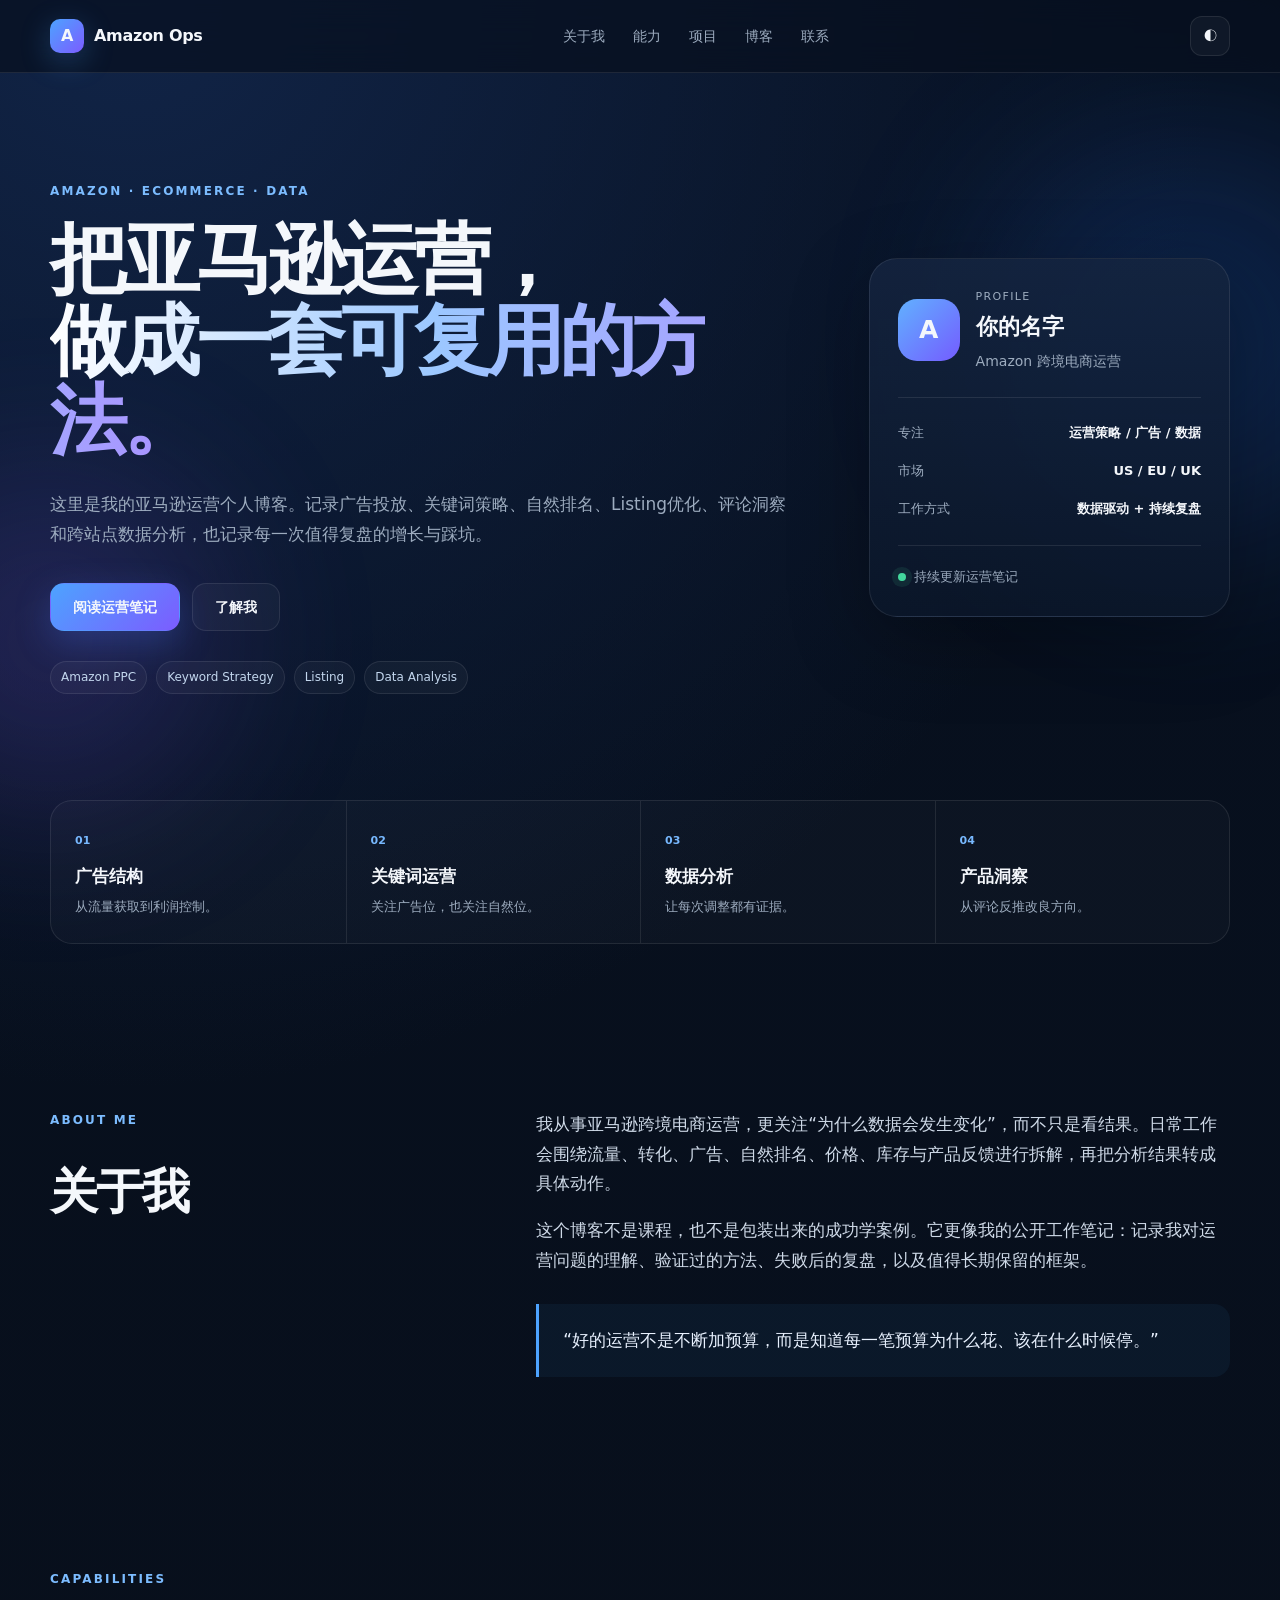
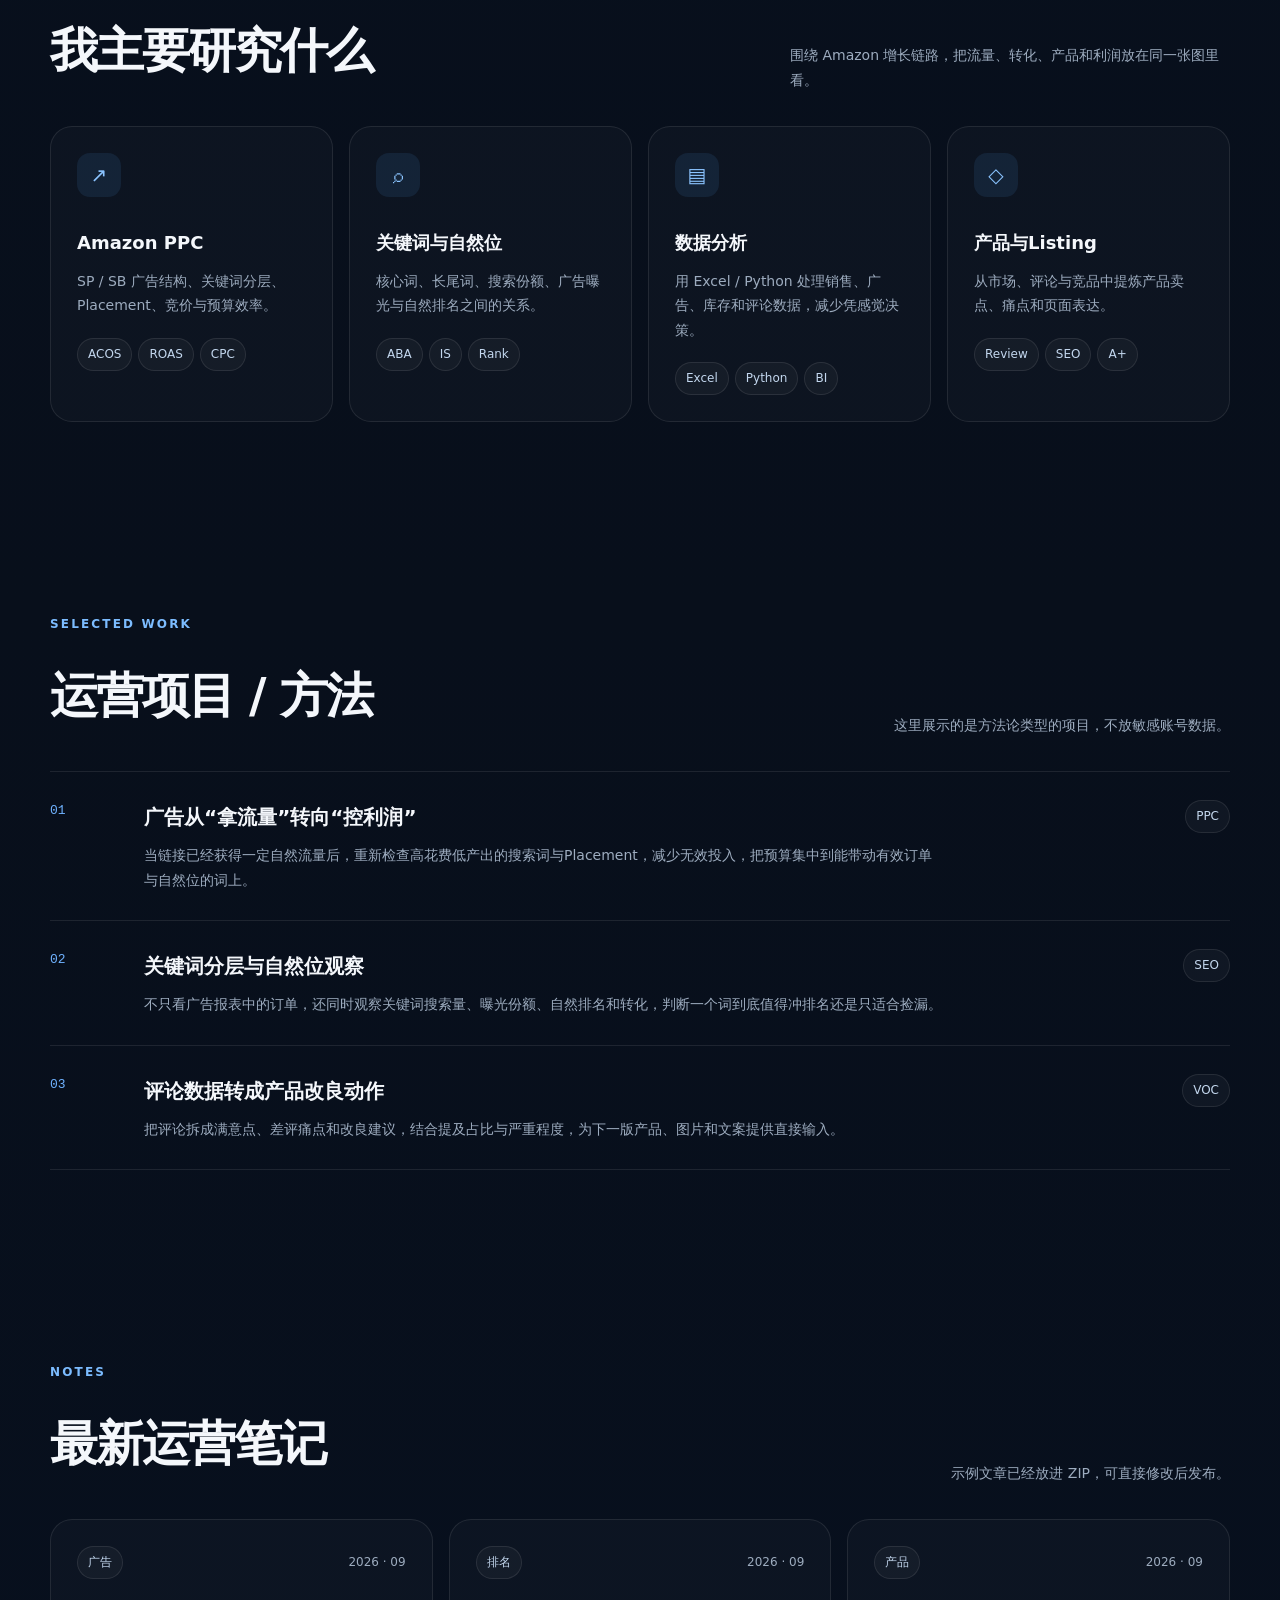
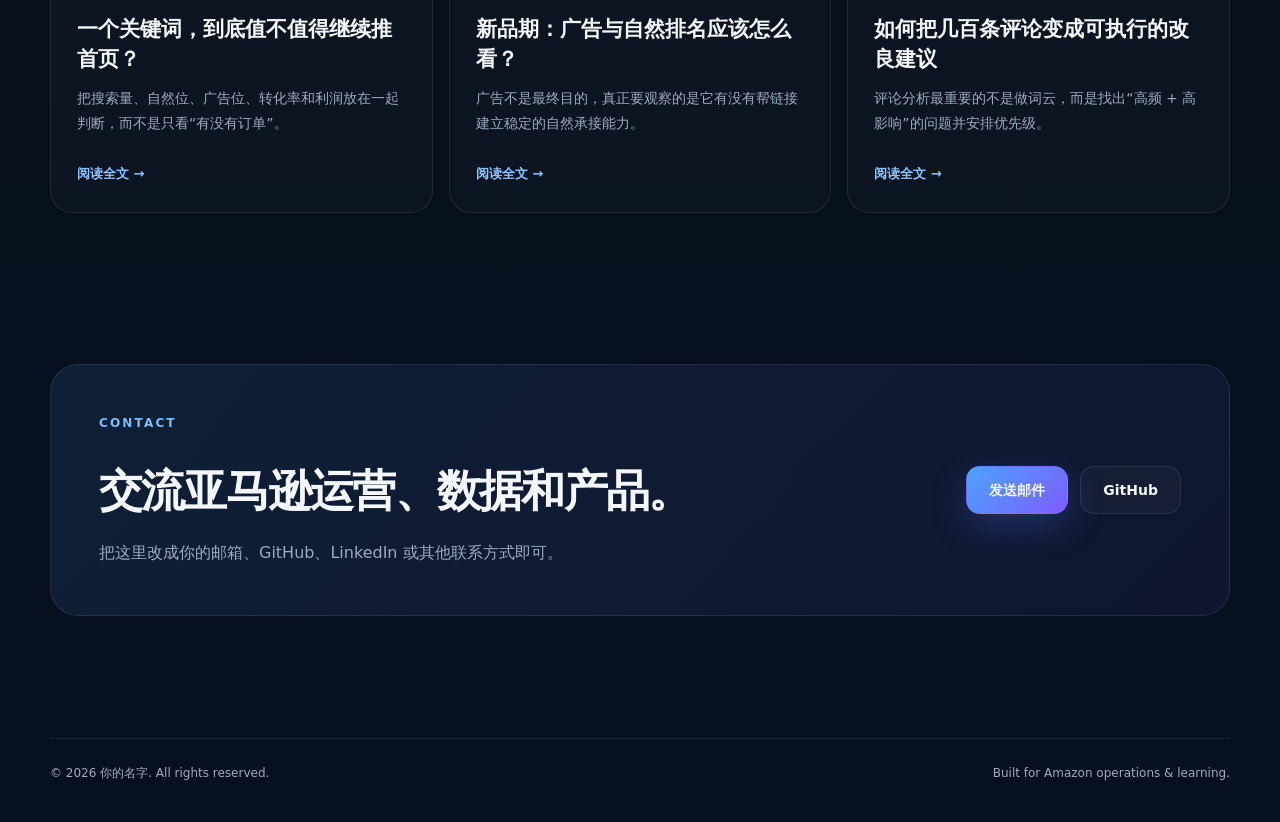
==== index.html @ e54a256f "Add files via upload" ====
<!DOCTYPE html>
<html lang="zh-CN">
<head>
  <meta charset="UTF-8" />
  <meta name="viewport" content="width=device-width, initial-scale=1.0" />
  <meta name="description" content="亚马逊跨境电商运营个人博客，记录广告投放、关键词运营、Listing优化、数据分析和产品洞察。" />
  <meta name="keywords" content="Amazon, 亚马逊运营, 跨境电商, 广告优化, PPC, Listing, 数据分析" />
  <meta name="author" content="Amazon Operator" />
  <meta property="og:title" content="Amazon Ops Blog | 亚马逊运营个人博客" />
  <meta property="og:description" content="记录亚马逊运营中的方法、数据和复盘。" />
  <meta property="og:type" content="website" />
  <meta name="theme-color" content="#0b1020" />
  <link rel="icon" href="assets/favicon.svg" type="image/svg+xml" />
  <link rel="stylesheet" href="styles.css" />
  <title>Amazon Ops Blog | 亚马逊运营个人博客</title>
</head>
<body>
  <div class="bg-orb orb-a"></div>
  <div class="bg-orb orb-b"></div>

  <header class="site-header">
    <div class="container nav-wrap">
      <a class="brand" href="#top" aria-label="返回首页">
        <span class="brand-mark">A</span>
        <span class="brand-text">Amazon Ops</span>
      </a>
      <nav class="nav" id="nav">
        <a href="#about">关于我</a>
        <a href="#skills">能力</a>
        <a href="#projects">项目</a>
        <a href="#blog">博客</a>
        <a href="#contact">联系</a>
      </nav>
      <div class="nav-actions">
        <button class="icon-btn" id="themeToggle" aria-label="切换深浅色">◐</button>
        <button class="menu-btn" id="menuBtn" aria-label="打开菜单">☰</button>
      </div>
    </div>
  </header>

  <main id="top">
    <section class="hero section">
      <div class="container hero-grid">
        <div class="hero-copy reveal">
          <div class="eyebrow">AMAZON · ECOMMERCE · DATA</div>
          <h1>把亚马逊运营，<br><span>做成一套可复用的方法。</span></h1>
          <p class="hero-desc">这里是我的亚马逊运营个人博客。记录广告投放、关键词策略、自然排名、Listing优化、评论洞察和跨站点数据分析，也记录每一次值得复盘的增长与踩坑。</p>
          <div class="hero-actions">
            <a class="btn btn-primary" href="#blog">阅读运营笔记</a>
            <a class="btn btn-ghost" href="#about">了解我</a>
          </div>
          <div class="hero-tags">
            <span>Amazon PPC</span><span>Keyword Strategy</span><span>Listing</span><span>Data Analysis</span>
          </div>
        </div>

        <aside class="profile-card reveal delay-1">
          <div class="profile-top">
            <div class="avatar">A</div>
            <div>
              <div class="muted small">PROFILE</div>
              <h2 id="profileName">你的名字</h2>
              <p id="profileRole">Amazon 跨境电商运营</p>
            </div>
          </div>
          <div class="profile-line"></div>
          <div class="profile-list">
            <div><span>专注</span><strong>运营策略 / 广告 / 数据</strong></div>
            <div><span>市场</span><strong>US / EU / UK</strong></div>
            <div><span>工作方式</span><strong>数据驱动 + 持续复盘</strong></div>
          </div>
          <div class="status"><i></i>持续更新运营笔记</div>
        </aside>
      </div>
    </section>

    <section class="section compact">
      <div class="container stat-grid reveal">
        <div class="stat-card"><span class="stat-num">01</span><strong>广告结构</strong><p>从流量获取到利润控制。</p></div>
        <div class="stat-card"><span class="stat-num">02</span><strong>关键词运营</strong><p>关注广告位，也关注自然位。</p></div>
        <div class="stat-card"><span class="stat-num">03</span><strong>数据分析</strong><p>让每次调整都有证据。</p></div>
        <div class="stat-card"><span class="stat-num">04</span><strong>产品洞察</strong><p>从评论反推改良方向。</p></div>
      </div>
    </section>

    <section class="section" id="about">
      <div class="container two-col">
        <div class="section-head reveal">
          <div class="eyebrow">ABOUT ME</div>
          <h2>关于我</h2>
        </div>
        <div class="about-copy reveal delay-1">
          <p>我从事亚马逊跨境电商运营，更关注“为什么数据会发生变化”，而不只是看结果。日常工作会围绕流量、转化、广告、自然排名、价格、库存与产品反馈进行拆解，再把分析结果转成具体动作。</p>
          <p>这个博客不是课程，也不是包装出来的成功学案例。它更像我的公开工作笔记：记录我对运营问题的理解、验证过的方法、失败后的复盘，以及值得长期保留的框架。</p>
          <div class="quote">“好的运营不是不断加预算，而是知道每一笔预算为什么花、该在什么时候停。”</div>
        </div>
      </div>
    </section>

    <section class="section" id="skills">
      <div class="container">
        <div class="section-head inline-head reveal">
          <div><div class="eyebrow">CAPABILITIES</div><h2>我主要研究什么</h2></div>
          <p>围绕 Amazon 增长链路，把流量、转化、产品和利润放在同一张图里看。</p>
        </div>
        <div class="card-grid four">
          <article class="info-card reveal"><div class="card-icon">↗</div><h3>Amazon PPC</h3><p>SP / SB 广告结构、关键词分层、Placement、竞价与预算效率。</p><div class="mini-tags"><span>ACOS</span><span>ROAS</span><span>CPC</span></div></article>
          <article class="info-card reveal delay-1"><div class="card-icon">⌕</div><h3>关键词与自然位</h3><p>核心词、长尾词、搜索份额、广告曝光与自然排名之间的关系。</p><div class="mini-tags"><span>ABA</span><span>IS</span><span>Rank</span></div></article>
          <article class="info-card reveal delay-2"><div class="card-icon">▤</div><h3>数据分析</h3><p>用 Excel / Python 处理销售、广告、库存和评论数据，减少凭感觉决策。</p><div class="mini-tags"><span>Excel</span><span>Python</span><span>BI</span></div></article>
          <article class="info-card reveal delay-3"><div class="card-icon">◇</div><h3>产品与Listing</h3><p>从市场、评论与竞品中提炼产品卖点、痛点和页面表达。</p><div class="mini-tags"><span>Review</span><span>SEO</span><span>A+</span></div></article>
        </div>
      </div>
    </section>

    <section class="section" id="projects">
      <div class="container">
        <div class="section-head inline-head reveal">
          <div><div class="eyebrow">SELECTED WORK</div><h2>运营项目 / 方法</h2></div>
          <p>这里展示的是方法论类型的项目，不放敏感账号数据。</p>
        </div>
        <div class="project-list">
          <article class="project reveal"><div class="project-index">01</div><div><h3>广告从“拿流量”转向“控利润”</h3><p>当链接已经获得一定自然流量后，重新检查高花费低产出的搜索词与Placement，减少无效投入，把预算集中到能带动有效订单与自然位的词上。</p></div><span class="project-tag">PPC</span></article>
          <article class="project reveal delay-1"><div class="project-index">02</div><div><h3>关键词分层与自然位观察</h3><p>不只看广告报表中的订单，还同时观察关键词搜索量、曝光份额、自然排名和转化，判断一个词到底值得冲排名还是只适合捡漏。</p></div><span class="project-tag">SEO</span></article>
          <article class="project reveal delay-2"><div class="project-index">03</div><div><h3>评论数据转成产品改良动作</h3><p>把评论拆成满意点、差评痛点和改良建议，结合提及占比与严重程度，为下一版产品、图片和文案提供直接输入。</p></div><span class="project-tag">VOC</span></article>
        </div>
      </div>
    </section>

    <section class="section" id="blog">
      <div class="container">
        <div class="section-head inline-head reveal">
          <div><div class="eyebrow">NOTES</div><h2>最新运营笔记</h2></div>
          <p>示例文章已经放进 ZIP，可直接修改后发布。</p>
        </div>
        <div class="blog-grid">
          <a class="post-card reveal" href="posts/keyword-value.html"><div class="post-meta"><span>广告</span><time>2026 · 09</time></div><h3>一个关键词，到底值不值得继续推首页？</h3><p>把搜索量、自然位、广告位、转化率和利润放在一起判断，而不是只看“有没有订单”。</p><div class="read-more">阅读全文 →</div></a>
          <a class="post-card reveal delay-1" href="posts/natural-rank.html"><div class="post-meta"><span>排名</span><time>2026 · 09</time></div><h3>新品期：广告与自然排名应该怎么看？</h3><p>广告不是最终目的，真正要观察的是它有没有帮链接建立稳定的自然承接能力。</p><div class="read-more">阅读全文 →</div></a>
          <a class="post-card reveal delay-2" href="posts/review-insight.html"><div class="post-meta"><span>产品</span><time>2026 · 09</time></div><h3>如何把几百条评论变成可执行的改良建议</h3><p>评论分析最重要的不是做词云，而是找出“高频 + 高影响”的问题并安排优先级。</p><div class="read-more">阅读全文 →</div></a>
        </div>
      </div>
    </section>

    <section class="section contact-section" id="contact">
      <div class="container contact-box reveal">
        <div><div class="eyebrow">CONTACT</div><h2>交流亚马逊运营、数据和产品。</h2><p>把这里改成你的邮箱、GitHub、LinkedIn 或其他联系方式即可。</p></div>
        <div class="contact-actions"><a class="btn btn-primary" id="emailLink" href="mailto:your-email@example.com">发送邮件</a><a class="btn btn-ghost" id="githubLink" href="https://github.com/" target="_blank" rel="noreferrer">GitHub</a></div>
      </div>
    </section>
  </main>

  <footer>
    <div class="container footer-wrap"><span>© <span id="year"></span> <span id="footerName">Your Name</span>. All rights reserved.</span><span>Built for Amazon operations & learning.</span></div>
  </footer>

  <script src="site-config.js"></script>
  <script src="script.js"></script>
</body>
</html>
---- styles.css ----
:root{--bg:#07101f;--bg2:#0b1528;--panel:rgba(15,27,49,.75);--panel-solid:#101c31;--text:#f4f7fb;--muted:#9dacbf;--line:rgba(255,255,255,.09);--accent:#4da3ff;--accent2:#7c5cff;--shadow:0 24px 80px rgba(0,0,0,.28);--radius:22px;--max:1180px}
*{box-sizing:border-box}html{scroll-behavior:smooth}body{margin:0;font-family:Inter,"PingFang SC","Microsoft YaHei",system-ui,-apple-system,sans-serif;background:radial-gradient(circle at 10% 0%,#112447 0,transparent 26%),linear-gradient(180deg,var(--bg),#080f1b 55%,#07101f);color:var(--text);line-height:1.75;overflow-x:hidden}a{color:inherit;text-decoration:none}.container{width:min(var(--max),calc(100% - 40px));margin:auto}.section{padding:96px 0}.compact{padding-top:10px;padding-bottom:70px}.bg-orb{position:fixed;border-radius:50%;filter:blur(90px);opacity:.18;pointer-events:none;z-index:-1}.orb-a{width:420px;height:420px;background:#2979ff;right:-120px;top:130px}.orb-b{width:340px;height:340px;background:#8a5cff;left:-120px;bottom:10%}.site-header{position:sticky;top:0;z-index:50;background:rgba(7,16,31,.72);backdrop-filter:blur(16px);border-bottom:1px solid var(--line)}.nav-wrap{height:72px;display:flex;align-items:center;justify-content:space-between}.brand{display:flex;align-items:center;gap:10px;font-weight:800;letter-spacing:-.02em}.brand-mark{display:grid;place-items:center;width:34px;height:34px;border-radius:10px;background:linear-gradient(135deg,var(--accent),var(--accent2));box-shadow:0 8px 30px rgba(77,163,255,.28)}.nav{display:flex;gap:28px}.nav a{font-size:14px;color:var(--muted);transition:.2s}.nav a:hover{color:var(--text)}.nav-actions{display:flex;gap:8px}.icon-btn,.menu-btn{width:40px;height:40px;border:1px solid var(--line);border-radius:12px;color:var(--text);background:rgba(255,255,255,.04);cursor:pointer}.menu-btn{display:none}.hero{padding-top:108px}.hero-grid{display:grid;grid-template-columns:1.45fr .7fr;gap:70px;align-items:center}.eyebrow{font-size:12px;font-weight:800;letter-spacing:.18em;color:#7cbcff;margin-bottom:18px}.hero h1{font-size:clamp(46px,6vw,78px);line-height:1.05;letter-spacing:-.055em;margin:0 0 28px}.hero h1 span{background:linear-gradient(90deg,#fff 0%,#9cc8ff 48%,#a990ff 100%);-webkit-background-clip:text;background-clip:text;color:transparent}.hero-desc{max-width:760px;font-size:17px;color:var(--muted);margin:0 0 34px}.hero-actions,.contact-actions{display:flex;gap:12px;flex-wrap:wrap}.btn{display:inline-flex;align-items:center;justify-content:center;min-height:48px;padding:0 22px;border-radius:14px;font-weight:700;font-size:14px;border:1px solid transparent;transition:.2s}.btn:hover{transform:translateY(-2px)}.btn-primary{background:linear-gradient(135deg,var(--accent),var(--accent2));box-shadow:0 12px 35px rgba(76,123,255,.26)}.btn-ghost{border-color:var(--line);background:rgba(255,255,255,.03)}.hero-tags{display:flex;gap:9px;flex-wrap:wrap;margin-top:30px}.hero-tags span,.mini-tags span,.project-tag,.post-meta span{font-size:12px;color:#c3d7ee;border:1px solid var(--line);background:rgba(255,255,255,.035);padding:5px 10px;border-radius:999px}.profile-card{padding:28px;border:1px solid var(--line);background:linear-gradient(180deg,rgba(20,36,63,.88),rgba(11,23,42,.82));border-radius:28px;box-shadow:var(--shadow)}.profile-top{display:flex;align-items:center;gap:16px}.avatar{width:62px;height:62px;border-radius:19px;display:grid;place-items:center;font-size:25px;font-weight:900;background:linear-gradient(135deg,#61b1ff,#745cff)}.profile-top h2{font-size:22px;margin:2px 0 0}.profile-top p{margin:2px 0 0;color:var(--muted);font-size:14px}.muted{color:var(--muted)}.small{font-size:11px;letter-spacing:.12em}.profile-line{height:1px;background:var(--line);margin:24px 0}.profile-list{display:grid;gap:15px}.profile-list div{display:flex;justify-content:space-between;gap:20px;font-size:13px}.profile-list span{color:var(--muted)}.profile-list strong{text-align:right;font-weight:650}.status{margin-top:24px;padding-top:20px;border-top:1px solid var(--line);font-size:13px;color:var(--muted)}.status i{display:inline-block;width:8px;height:8px;border-radius:50%;background:#43d89d;margin-right:8px;box-shadow:0 0 0 6px rgba(67,216,157,.10)}.stat-grid{display:grid;grid-template-columns:repeat(4,1fr);border:1px solid var(--line);border-radius:22px;overflow:hidden;background:rgba(255,255,255,.025)}.stat-card{padding:24px}.stat-card+.stat-card{border-left:1px solid var(--line)}.stat-num{font-size:11px;color:#78b9ff;font-weight:800}.stat-card strong{display:block;font-size:17px;margin:9px 0 4px}.stat-card p{margin:0;color:var(--muted);font-size:13px}.two-col{display:grid;grid-template-columns:.75fr 1.25fr;gap:70px}.section-head h2{font-size:clamp(32px,4vw,48px);margin:0;letter-spacing:-.04em}.about-copy{font-size:17px;color:#cfdae8}.about-copy p{margin-top:0}.quote{margin-top:28px;padding:22px 24px;border-left:3px solid var(--accent);background:rgba(77,163,255,.06);border-radius:0 16px 16px 0;color:#e9f2ff}.inline-head{display:flex;align-items:end;justify-content:space-between;gap:30px;margin-bottom:34px}.inline-head p{margin:0;max-width:440px;color:var(--muted);font-size:14px}.card-grid{display:grid;gap:16px}.card-grid.four{grid-template-columns:repeat(4,1fr)}.info-card,.post-card{border:1px solid var(--line);background:rgba(255,255,255,.025);border-radius:var(--radius);transition:.25s}.info-card{padding:26px}.info-card:hover,.post-card:hover{transform:translateY(-4px);border-color:rgba(111,177,255,.35);background:rgba(255,255,255,.045)}.card-icon{width:44px;height:44px;display:grid;place-items:center;border-radius:13px;background:rgba(77,163,255,.10);color:#8bc4ff;font-size:20px;margin-bottom:30px}.info-card h3{margin:0 0 10px;font-size:18px}.info-card p{color:var(--muted);font-size:14px;margin:0 0 20px}.mini-tags{display:flex;gap:6px;flex-wrap:wrap}.project-list{border-top:1px solid var(--line)}.project{display:grid;grid-template-columns:70px 1fr auto;gap:24px;align-items:start;padding:28px 0;border-bottom:1px solid var(--line)}.project-index{color:#6fb2ff;font-family:ui-monospace,monospace;font-size:13px}.project h3{margin:0 0 8px;font-size:20px}.project p{margin:0;color:var(--muted);max-width:800px;font-size:14px}.blog-grid{display:grid;grid-template-columns:repeat(3,1fr);gap:16px}.post-card{padding:26px;display:flex;flex-direction:column;min-height:280px}.post-meta{display:flex;align-items:center;justify-content:space-between;margin-bottom:36px}.post-meta time{font-size:12px;color:var(--muted)}.post-card h3{font-size:21px;line-height:1.4;margin:0 0 12px}.post-card p{font-size:14px;color:var(--muted);margin:0 0 28px}.read-more{margin-top:auto;font-size:13px;font-weight:800;color:#8cc5ff}.contact-section{padding-top:55px}.contact-box{display:flex;align-items:center;justify-content:space-between;gap:35px;padding:48px;border:1px solid var(--line);border-radius:28px;background:linear-gradient(135deg,rgba(77,163,255,.11),rgba(124,92,255,.08))}.contact-box h2{margin:0 0 10px;font-size:clamp(28px,4vw,44px);letter-spacing:-.04em}.contact-box p{margin:0;color:var(--muted)}footer{padding:26px 0 38px;color:var(--muted);font-size:12px}.footer-wrap{display:flex;justify-content:space-between;gap:20px;border-top:1px solid var(--line);padding-top:24px}.reveal{opacity:0;transform:translateY(16px);transition:opacity .65s ease,transform .65s ease}.reveal.visible{opacity:1;transform:none}.delay-1{transition-delay:.08s}.delay-2{transition-delay:.16s}.delay-3{transition-delay:.24s}
body.light{--bg:#f5f8fc;--bg2:#fff;--panel:#fff;--panel-solid:#fff;--text:#0c1424;--muted:#607087;--line:rgba(15,35,65,.10);--shadow:0 24px 70px rgba(53,78,115,.12);background:linear-gradient(180deg,#f7faff,#eef4fb)}body.light .site-header{background:rgba(247,250,255,.82)}body.light .profile-card{background:rgba(255,255,255,.82)}body.light .hero h1 span{background:linear-gradient(90deg,#0c1424,#2f6fae,#6745d4);-webkit-background-clip:text;background-clip:text;color:transparent}body.light .hero-tags span,body.light .mini-tags span,body.light .project-tag,body.light .post-meta span{color:#45617f}
@media(max-width:960px){.hero-grid{grid-template-columns:1fr}.profile-card{max-width:620px}.card-grid.four{grid-template-columns:repeat(2,1fr)}.blog-grid{grid-template-columns:1fr 1fr}.stat-grid{grid-template-columns:1fr 1fr}.stat-card:nth-child(3){border-left:0}.stat-card:nth-child(n+3){border-top:1px solid var(--line)}.two-col{grid-template-columns:1fr;gap:28px}.inline-head{align-items:flex-start;flex-direction:column}.nav{position:absolute;display:none;flex-direction:column;top:72px;left:20px;right:20px;background:var(--panel-solid);padding:18px;border:1px solid var(--line);border-radius:16px;box-shadow:var(--shadow)}.nav.open{display:flex}.menu-btn{display:block}}
@media(max-width:640px){.container{width:min(100% - 28px,var(--max))}.section{padding:72px 0}.hero{padding-top:72px}.hero h1{font-size:43px}.hero-desc{font-size:15px}.profile-card{padding:22px}.stat-grid{grid-template-columns:1fr}.stat-card+.stat-card{border-left:0;border-top:1px solid var(--line)}.card-grid.four,.blog-grid{grid-template-columns:1fr}.project{grid-template-columns:44px 1fr}.project-tag{grid-column:2;width:max-content}.contact-box{padding:30px;align-items:flex-start;flex-direction:column}.footer-wrap{flex-direction:column}.brand-text{font-size:14px}}
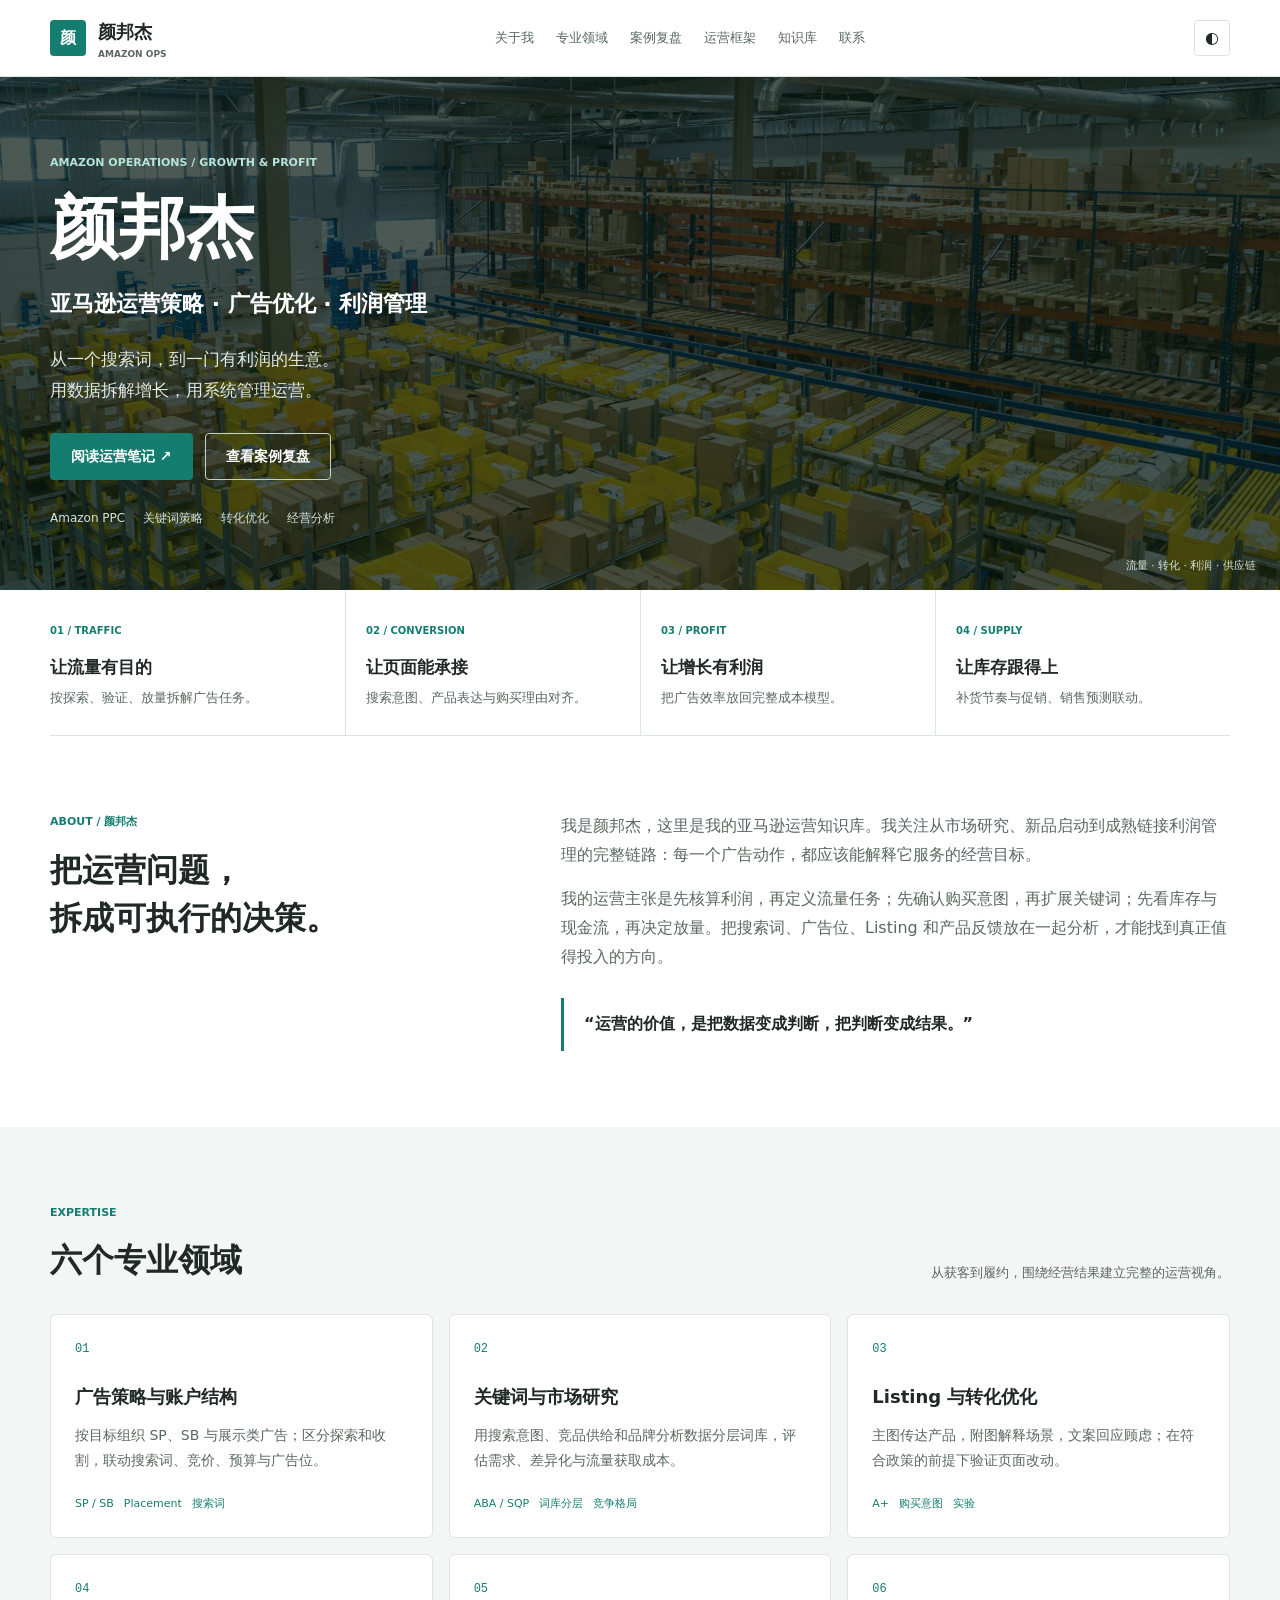
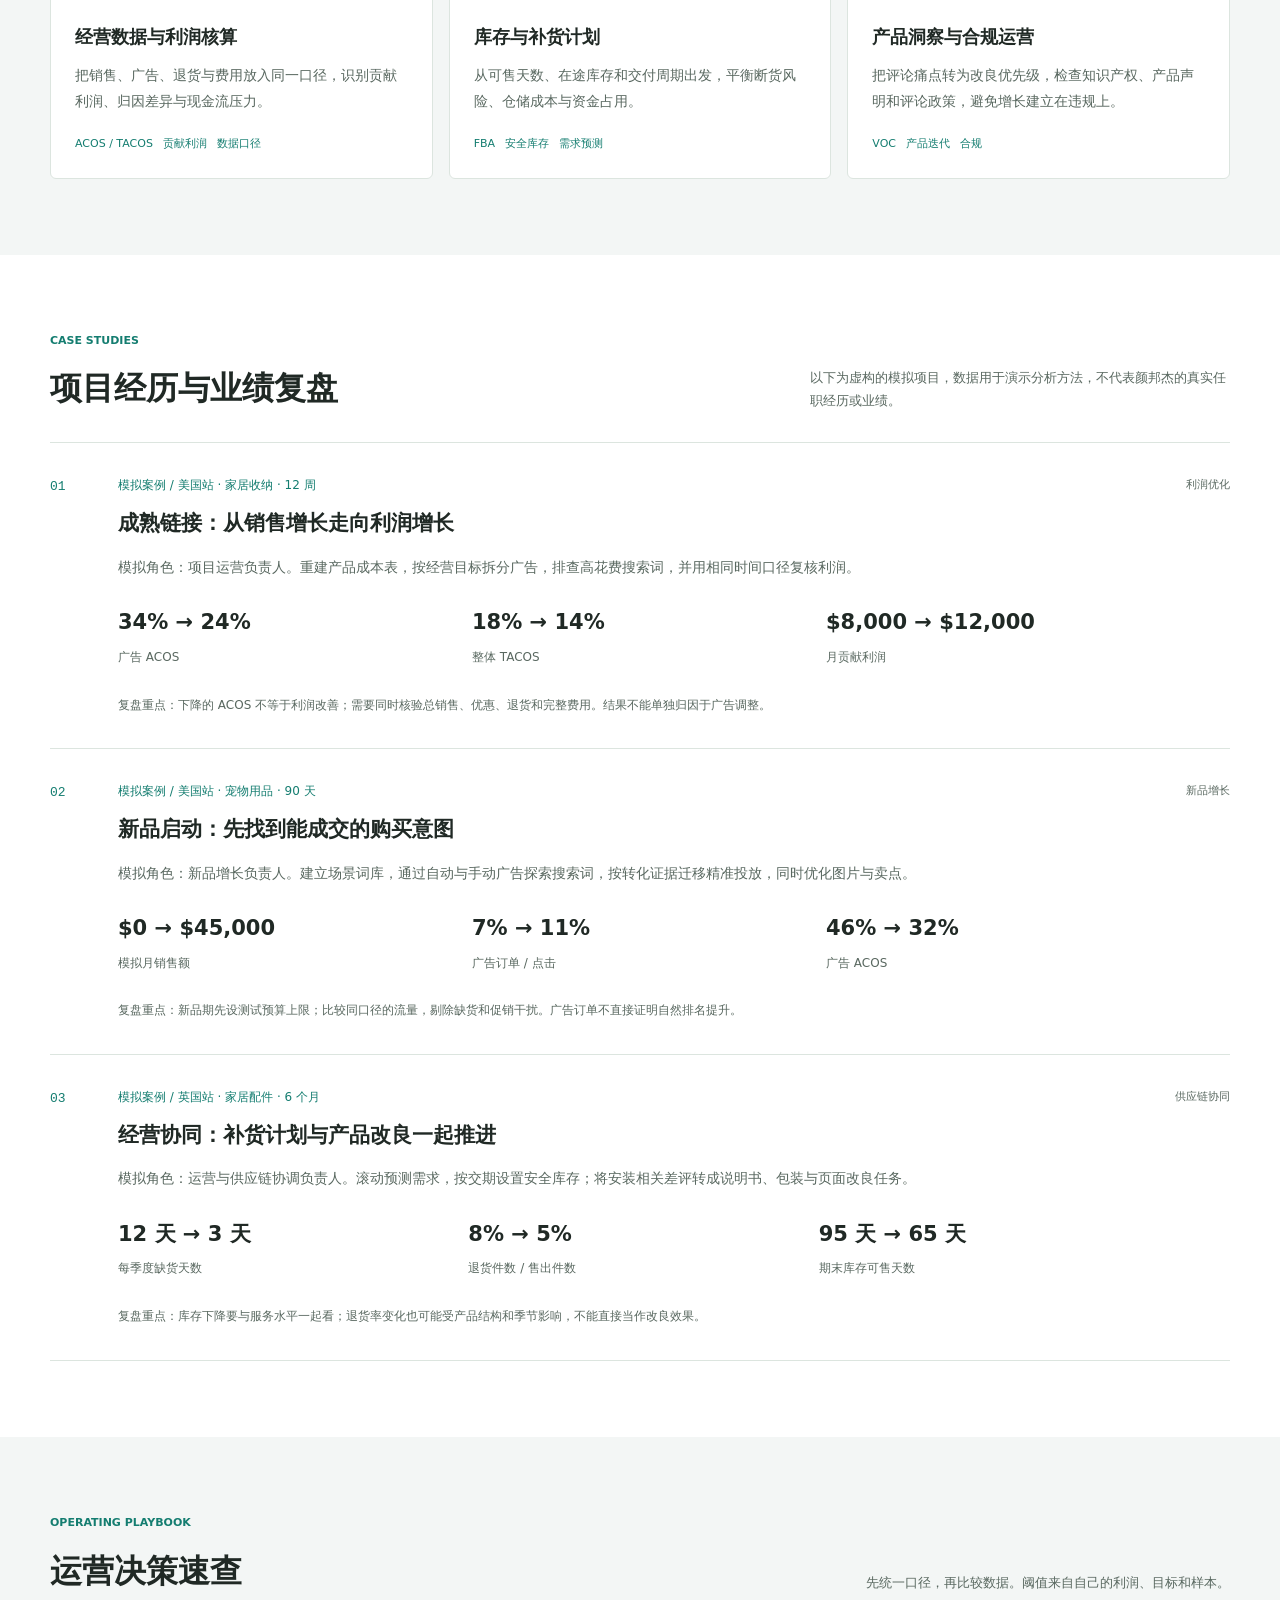
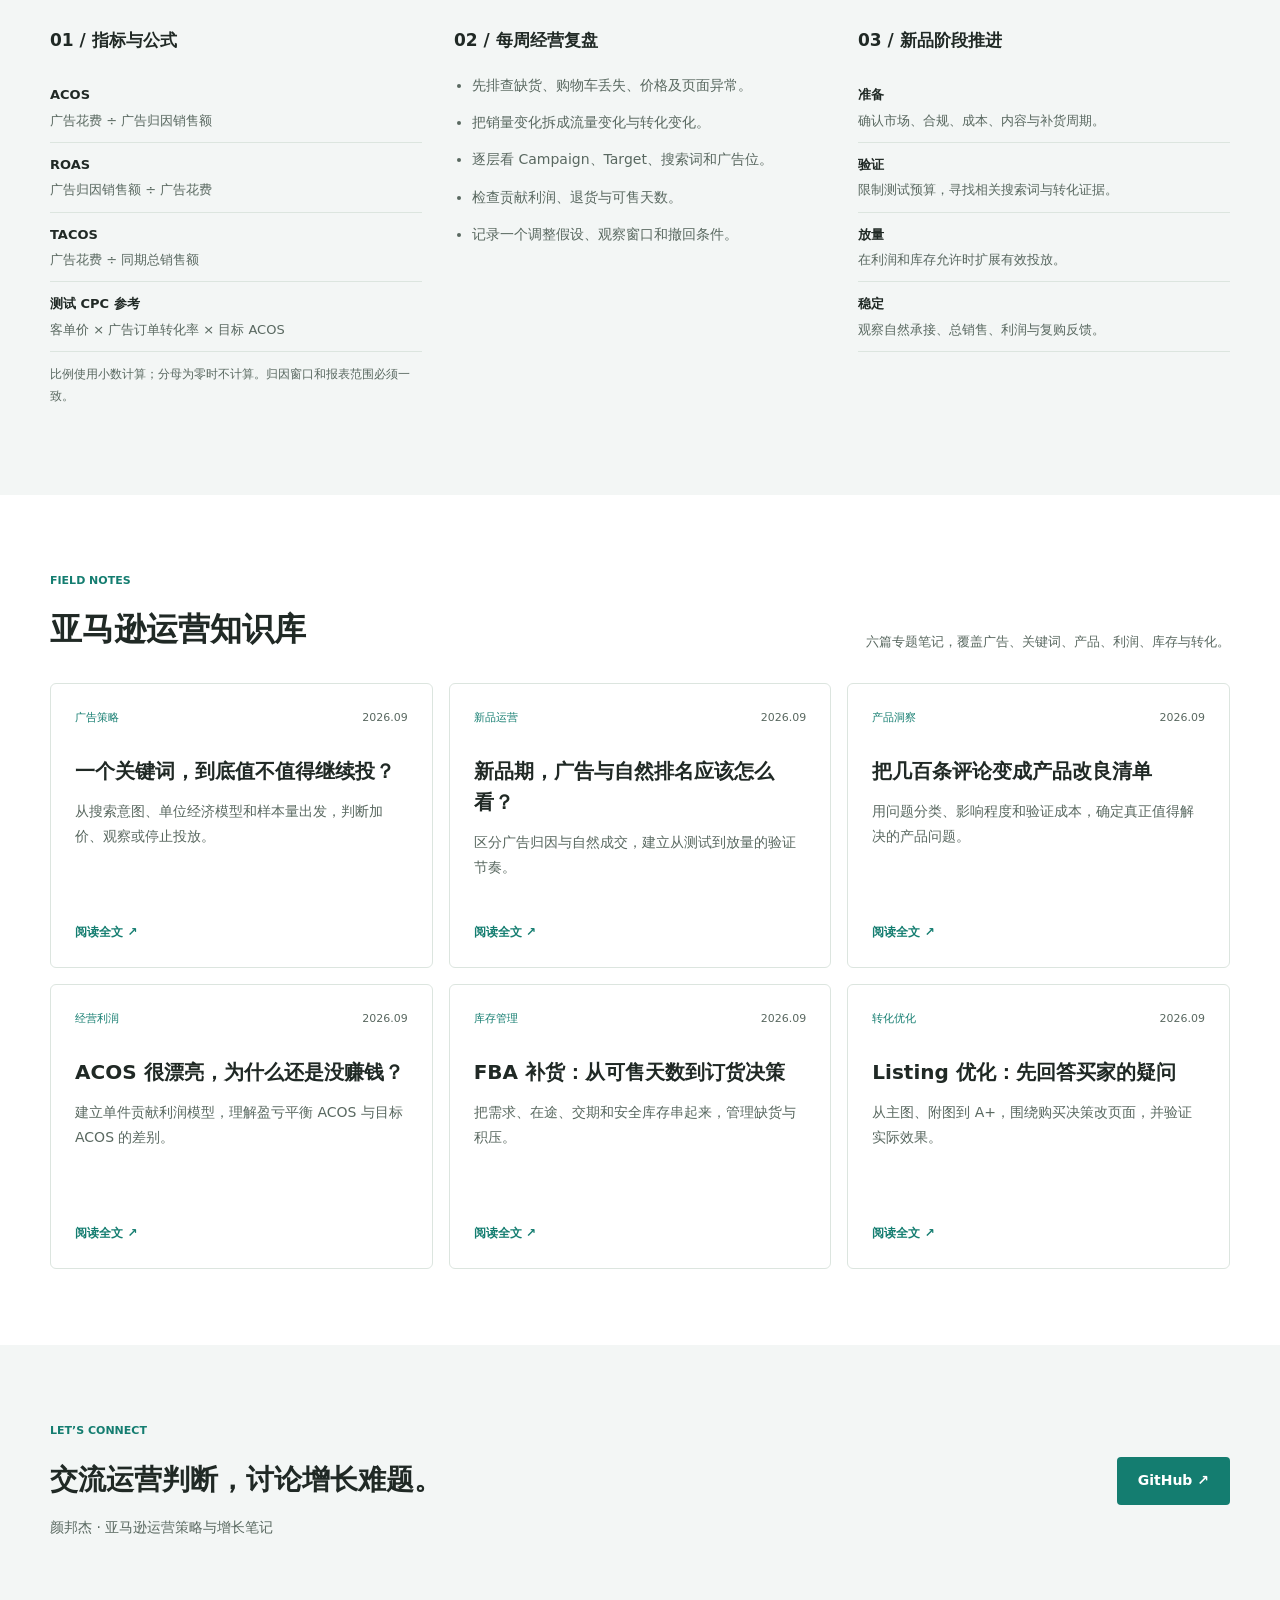
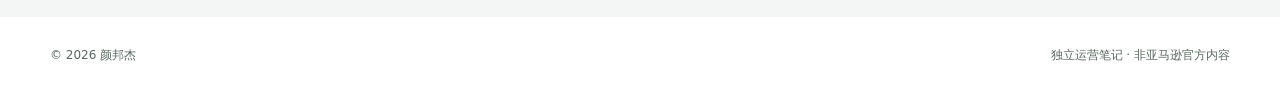
==== commit f05b601d: "Build Yan Bangjie Amazon operations knowledge blog" ====
--- a/index.html
+++ b/index.html
@@ -3,156 +3,111 @@
 <head>
   <meta charset="UTF-8" />
   <meta name="viewport" content="width=device-width, initial-scale=1.0" />
-  <meta name="description" content="亚马逊跨境电商运营个人博客，记录广告投放、关键词运营、Listing优化、数据分析和产品洞察。" />
-  <meta name="keywords" content="Amazon, 亚马逊运营, 跨境电商, 广告优化, PPC, Listing, 数据分析" />
-  <meta name="author" content="Amazon Operator" />
-  <meta property="og:title" content="Amazon Ops Blog | 亚马逊运营个人博客" />
-  <meta property="og:description" content="记录亚马逊运营中的方法、数据和复盘。" />
+  <meta name="description" content="颜邦杰的亚马逊运营知识库：广告策略、关键词研究、Listing优化、利润核算与库存管理，附模拟案例复盘。" />
+  <meta name="keywords" content="颜邦杰, 亚马逊运营, Amazon PPC, 跨境电商, Listing, ACOS, 库存管理" />
+  <meta name="author" content="颜邦杰" />
+  <meta property="og:title" content="颜邦杰 | 亚马逊运营策略与增长笔记" />
+  <meta property="og:description" content="从流量到利润，拆解亚马逊运营的每一个关键决策。" />
   <meta property="og:type" content="website" />
-  <meta name="theme-color" content="#0b1020" />
+  <meta name="theme-color" content="#147d70" />
   <link rel="icon" href="assets/favicon.svg" type="image/svg+xml" />
   <link rel="stylesheet" href="styles.css" />
-  <title>Amazon Ops Blog | 亚马逊运营个人博客</title>
+  <title>颜邦杰 | 亚马逊运营策略与增长笔记</title>
 </head>
 <body>
-  <div class="bg-orb orb-a"></div>
-  <div class="bg-orb orb-b"></div>
-
   <header class="site-header">
     <div class="container nav-wrap">
-      <a class="brand" href="#top" aria-label="返回首页">
-        <span class="brand-mark">A</span>
-        <span class="brand-text">Amazon Ops</span>
-      </a>
-      <nav class="nav" id="nav">
-        <a href="#about">关于我</a>
-        <a href="#skills">能力</a>
-        <a href="#projects">项目</a>
-        <a href="#blog">博客</a>
-        <a href="#contact">联系</a>
+      <a class="brand" href="#top" aria-label="颜邦杰，返回首页"><span class="brand-mark">颜</span><span class="brand-text">颜邦杰 <small>AMAZON OPS</small></span></a>
+      <nav class="nav" id="nav" aria-label="主导航">
+        <a href="#about">关于我</a><a href="#skills">专业领域</a><a href="#projects">案例复盘</a><a href="#knowledge">运营框架</a><a href="#blog">知识库</a><a href="#contact">联系</a>
       </nav>
       <div class="nav-actions">
-        <button class="icon-btn" id="themeToggle" aria-label="切换深浅色">◐</button>
-        <button class="menu-btn" id="menuBtn" aria-label="打开菜单">☰</button>
+        <button class="icon-btn" id="themeToggle" aria-label="切换深浅色" title="切换深浅色" aria-pressed="false">◐</button>
+        <button class="menu-btn" id="menuBtn" aria-label="打开菜单" title="导航菜单" aria-expanded="false" aria-controls="nav">☰</button>
       </div>
     </div>
   </header>
-
   <main id="top">
     <section class="hero section">
-      <div class="container hero-grid">
-        <div class="hero-copy reveal">
-          <div class="eyebrow">AMAZON · ECOMMERCE · DATA</div>
-          <h1>把亚马逊运营，<br><span>做成一套可复用的方法。</span></h1>
-          <p class="hero-desc">这里是我的亚马逊运营个人博客。记录广告投放、关键词策略、自然排名、Listing优化、评论洞察和跨站点数据分析，也记录每一次值得复盘的增长与踩坑。</p>
-          <div class="hero-actions">
-            <a class="btn btn-primary" href="#blog">阅读运营笔记</a>
-            <a class="btn btn-ghost" href="#about">了解我</a>
-          </div>
-          <div class="hero-tags">
-            <span>Amazon PPC</span><span>Keyword Strategy</span><span>Listing</span><span>Data Analysis</span>
-          </div>
-        </div>
-
-        <aside class="profile-card reveal delay-1">
-          <div class="profile-top">
-            <div class="avatar">A</div>
-            <div>
-              <div class="muted small">PROFILE</div>
-              <h2 id="profileName">你的名字</h2>
-              <p id="profileRole">Amazon 跨境电商运营</p>
-            </div>
-          </div>
-          <div class="profile-line"></div>
-          <div class="profile-list">
-            <div><span>专注</span><strong>运营策略 / 广告 / 数据</strong></div>
-            <div><span>市场</span><strong>US / EU / UK</strong></div>
-            <div><span>工作方式</span><strong>数据驱动 + 持续复盘</strong></div>
-          </div>
-          <div class="status"><i></i>持续更新运营笔记</div>
-        </aside>
+      <div class="container hero-copy">
+        <div class="eyebrow">AMAZON OPERATIONS / GROWTH &amp; PROFIT</div>
+        <h1 id="profileName">颜邦杰</h1>
+        <p class="hero-subtitle" id="profileRole">亚马逊运营策略 · 广告优化 · 利润管理</p>
+        <p class="hero-desc">从一个搜索词，到一门有利润的生意。<br>用数据拆解增长，用系统管理运营。</p>
+        <div class="hero-actions"><a class="btn btn-primary" href="#blog">阅读运营笔记 ↗</a><a class="btn btn-ghost" href="#projects">查看案例复盘</a></div>
+        <div class="hero-tags"><span>Amazon PPC</span><span>关键词策略</span><span>转化优化</span><span>经营分析</span></div>
+      </div>
+      <div class="hero-caption">流量 · 转化 · 利润 · 供应链</div>
+    </section>
+    <section class="section compact" aria-label="运营方法">
+      <div class="container stat-grid">
+        <div class="stat-card"><span class="stat-num">01 / TRAFFIC</span><strong>让流量有目的</strong><p>按探索、验证、放量拆解广告任务。</p></div>
+        <div class="stat-card"><span class="stat-num">02 / CONVERSION</span><strong>让页面能承接</strong><p>搜索意图、产品表达与购买理由对齐。</p></div>
+        <div class="stat-card"><span class="stat-num">03 / PROFIT</span><strong>让增长有利润</strong><p>把广告效率放回完整成本模型。</p></div>
+        <div class="stat-card"><span class="stat-num">04 / SUPPLY</span><strong>让库存跟得上</strong><p>补货节奏与促销、销售预测联动。</p></div>
       </div>
     </section>
-
-    <section class="section compact">
-      <div class="container stat-grid reveal">
-        <div class="stat-card"><span class="stat-num">01</span><strong>广告结构</strong><p>从流量获取到利润控制。</p></div>
-        <div class="stat-card"><span class="stat-num">02</span><strong>关键词运营</strong><p>关注广告位，也关注自然位。</p></div>
-        <div class="stat-card"><span class="stat-num">03</span><strong>数据分析</strong><p>让每次调整都有证据。</p></div>
-        <div class="stat-card"><span class="stat-num">04</span><strong>产品洞察</strong><p>从评论反推改良方向。</p></div>
-      </div>
-    </section>
-
     <section class="section" id="about">
       <div class="container two-col">
-        <div class="section-head reveal">
-          <div class="eyebrow">ABOUT ME</div>
-          <h2>关于我</h2>
-        </div>
-        <div class="about-copy reveal delay-1">
-          <p>我从事亚马逊跨境电商运营，更关注“为什么数据会发生变化”，而不只是看结果。日常工作会围绕流量、转化、广告、自然排名、价格、库存与产品反馈进行拆解，再把分析结果转成具体动作。</p>
-          <p>这个博客不是课程，也不是包装出来的成功学案例。它更像我的公开工作笔记：记录我对运营问题的理解、验证过的方法、失败后的复盘，以及值得长期保留的框架。</p>
-          <div class="quote">“好的运营不是不断加预算，而是知道每一笔预算为什么花、该在什么时候停。”</div>
+        <div class="section-head"><div class="eyebrow">ABOUT / 颜邦杰</div><h2>把运营问题，<br>拆成可执行的决策。</h2></div>
+        <div class="about-copy">
+          <p>我是颜邦杰，这里是我的亚马逊运营知识库。我关注从市场研究、新品启动到成熟链接利润管理的完整链路：每一个广告动作，都应该能解释它服务的经营目标。</p>
+          <p>我的运营主张是先核算利润，再定义流量任务；先确认购买意图，再扩展关键词；先看库存与现金流，再决定放量。把搜索词、广告位、Listing 和产品反馈放在一起分析，才能找到真正值得投入的方向。</p>
+          <div class="quote">“运营的价值，是把数据变成判断，把判断变成结果。”</div>
         </div>
       </div>
     </section>
-
-    <section class="section" id="skills">
+    <section class="section band" id="skills">
       <div class="container">
-        <div class="section-head inline-head reveal">
-          <div><div class="eyebrow">CAPABILITIES</div><h2>我主要研究什么</h2></div>
-          <p>围绕 Amazon 增长链路，把流量、转化、产品和利润放在同一张图里看。</p>
-        </div>
-        <div class="card-grid four">
-          <article class="info-card reveal"><div class="card-icon">↗</div><h3>Amazon PPC</h3><p>SP / SB 广告结构、关键词分层、Placement、竞价与预算效率。</p><div class="mini-tags"><span>ACOS</span><span>ROAS</span><span>CPC</span></div></article>
-          <article class="info-card reveal delay-1"><div class="card-icon">⌕</div><h3>关键词与自然位</h3><p>核心词、长尾词、搜索份额、广告曝光与自然排名之间的关系。</p><div class="mini-tags"><span>ABA</span><span>IS</span><span>Rank</span></div></article>
-          <article class="info-card reveal delay-2"><div class="card-icon">▤</div><h3>数据分析</h3><p>用 Excel / Python 处理销售、广告、库存和评论数据，减少凭感觉决策。</p><div class="mini-tags"><span>Excel</span><span>Python</span><span>BI</span></div></article>
-          <article class="info-card reveal delay-3"><div class="card-icon">◇</div><h3>产品与Listing</h3><p>从市场、评论与竞品中提炼产品卖点、痛点和页面表达。</p><div class="mini-tags"><span>Review</span><span>SEO</span><span>A+</span></div></article>
+        <div class="section-head inline-head"><div><div class="eyebrow">EXPERTISE</div><h2>六个专业领域</h2></div><p>从获客到履约，围绕经营结果建立完整的运营视角。</p></div>
+        <div class="card-grid three">
+          <article class="info-card"><div class="card-icon">01</div><h3>广告策略与账户结构</h3><p>按目标组织 SP、SB 与展示类广告；区分探索和收割，联动搜索词、竞价、预算与广告位。</p><div class="mini-tags"><span>SP / SB</span><span>Placement</span><span>搜索词</span></div></article>
+          <article class="info-card"><div class="card-icon">02</div><h3>关键词与市场研究</h3><p>用搜索意图、竞品供给和品牌分析数据分层词库，评估需求、差异化与流量获取成本。</p><div class="mini-tags"><span>ABA / SQP</span><span>词库分层</span><span>竞争格局</span></div></article>
+          <article class="info-card"><div class="card-icon">03</div><h3>Listing 与转化优化</h3><p>主图传达产品，附图解释场景，文案回应顾虑；在符合政策的前提下验证页面改动。</p><div class="mini-tags"><span>A+</span><span>购买意图</span><span>实验</span></div></article>
+          <article class="info-card"><div class="card-icon">04</div><h3>经营数据与利润核算</h3><p>把销售、广告、退货与费用放入同一口径，识别贡献利润、归因差异与现金流压力。</p><div class="mini-tags"><span>ACOS / TACOS</span><span>贡献利润</span><span>数据口径</span></div></article>
+          <article class="info-card"><div class="card-icon">05</div><h3>库存与补货计划</h3><p>从可售天数、在途库存和交付周期出发，平衡断货风险、仓储成本与资金占用。</p><div class="mini-tags"><span>FBA</span><span>安全库存</span><span>需求预测</span></div></article>
+          <article class="info-card"><div class="card-icon">06</div><h3>产品洞察与合规运营</h3><p>把评论痛点转为改良优先级，检查知识产权、产品声明和评论政策，避免增长建立在违规上。</p><div class="mini-tags"><span>VOC</span><span>产品迭代</span><span>合规</span></div></article>
         </div>
       </div>
     </section>
-
     <section class="section" id="projects">
       <div class="container">
-        <div class="section-head inline-head reveal">
-          <div><div class="eyebrow">SELECTED WORK</div><h2>运营项目 / 方法</h2></div>
-          <p>这里展示的是方法论类型的项目，不放敏感账号数据。</p>
-        </div>
+        <div class="section-head inline-head"><div><div class="eyebrow">CASE STUDIES</div><h2>项目经历与业绩复盘</h2></div><p>以下为虚构的模拟项目，数据用于演示分析方法，不代表颜邦杰的真实任职经历或业绩。</p></div>
         <div class="project-list">
-          <article class="project reveal"><div class="project-index">01</div><div><h3>广告从“拿流量”转向“控利润”</h3><p>当链接已经获得一定自然流量后，重新检查高花费低产出的搜索词与Placement，减少无效投入，把预算集中到能带动有效订单与自然位的词上。</p></div><span class="project-tag">PPC</span></article>
-          <article class="project reveal delay-1"><div class="project-index">02</div><div><h3>关键词分层与自然位观察</h3><p>不只看广告报表中的订单，还同时观察关键词搜索量、曝光份额、自然排名和转化，判断一个词到底值得冲排名还是只适合捡漏。</p></div><span class="project-tag">SEO</span></article>
-          <article class="project reveal delay-2"><div class="project-index">03</div><div><h3>评论数据转成产品改良动作</h3><p>把评论拆成满意点、差评痛点和改良建议，结合提及占比与严重程度，为下一版产品、图片和文案提供直接输入。</p></div><span class="project-tag">VOC</span></article>
+          <article class="project"><div class="project-index">01</div><div><div class="case-label">模拟案例 / 美国站 · 家居收纳 · 12 周</div><h3>成熟链接：从销售增长走向利润增长</h3><p>模拟角色：项目运营负责人。重建产品成本表，按经营目标拆分广告，排查高花费搜索词，并用相同时间口径复核利润。</p><div class="case-results"><div><strong>34% → 24%</strong><span>广告 ACOS</span></div><div><strong>18% → 14%</strong><span>整体 TACOS</span></div><div><strong>$8,000 → $12,000</strong><span>月贡献利润</span></div></div><p class="case-detail">复盘重点：下降的 ACOS 不等于利润改善；需要同时核验总销售、优惠、退货和完整费用。结果不能单独归因于广告调整。</p></div><span class="project-tag">利润优化</span></article>
+          <article class="project"><div class="project-index">02</div><div><div class="case-label">模拟案例 / 美国站 · 宠物用品 · 90 天</div><h3>新品启动：先找到能成交的购买意图</h3><p>模拟角色：新品增长负责人。建立场景词库，通过自动与手动广告探索搜索词，按转化证据迁移精准投放，同时优化图片与卖点。</p><div class="case-results"><div><strong>$0 → $45,000</strong><span>模拟月销售额</span></div><div><strong>7% → 11%</strong><span>广告订单 / 点击</span></div><div><strong>46% → 32%</strong><span>广告 ACOS</span></div></div><p class="case-detail">复盘重点：新品期先设测试预算上限；比较同口径的流量，剔除缺货和促销干扰。广告订单不直接证明自然排名提升。</p></div><span class="project-tag">新品增长</span></article>
+          <article class="project"><div class="project-index">03</div><div><div class="case-label">模拟案例 / 英国站 · 家居配件 · 6 个月</div><h3>经营协同：补货计划与产品改良一起推进</h3><p>模拟角色：运营与供应链协调负责人。滚动预测需求，按交期设置安全库存；将安装相关差评转成说明书、包装与页面改良任务。</p><div class="case-results"><div><strong>12 天 → 3 天</strong><span>每季度缺货天数</span></div><div><strong>8% → 5%</strong><span>退货件数 / 售出件数</span></div><div><strong>95 天 → 65 天</strong><span>期末库存可售天数</span></div></div><p class="case-detail">复盘重点：库存下降要与服务水平一起看；退货率变化也可能受产品结构和季节影响，不能直接当作改良效果。</p></div><span class="project-tag">供应链协同</span></article>
         </div>
       </div>
     </section>
-
-    <section class="section" id="blog">
+    <section class="section band" id="knowledge">
       <div class="container">
-        <div class="section-head inline-head reveal">
-          <div><div class="eyebrow">NOTES</div><h2>最新运营笔记</h2></div>
-          <p>示例文章已经放进 ZIP，可直接修改后发布。</p>
-        </div>
-        <div class="blog-grid">
-          <a class="post-card reveal" href="posts/keyword-value.html"><div class="post-meta"><span>广告</span><time>2026 · 09</time></div><h3>一个关键词，到底值不值得继续推首页？</h3><p>把搜索量、自然位、广告位、转化率和利润放在一起判断，而不是只看“有没有订单”。</p><div class="read-more">阅读全文 →</div></a>
-          <a class="post-card reveal delay-1" href="posts/natural-rank.html"><div class="post-meta"><span>排名</span><time>2026 · 09</time></div><h3>新品期：广告与自然排名应该怎么看？</h3><p>广告不是最终目的，真正要观察的是它有没有帮链接建立稳定的自然承接能力。</p><div class="read-more">阅读全文 →</div></a>
-          <a class="post-card reveal delay-2" href="posts/review-insight.html"><div class="post-meta"><span>产品</span><time>2026 · 09</time></div><h3>如何把几百条评论变成可执行的改良建议</h3><p>评论分析最重要的不是做词云，而是找出“高频 + 高影响”的问题并安排优先级。</p><div class="read-more">阅读全文 →</div></a>
+        <div class="section-head inline-head"><div><div class="eyebrow">OPERATING PLAYBOOK</div><h2>运营决策速查</h2></div><p>先统一口径，再比较数据。阈值来自自己的利润、目标和样本。</p></div>
+        <div class="playbook-grid">
+          <article><h3>01 / 指标与公式</h3><dl class="formula-list"><div><dt>ACOS</dt><dd>广告花费 ÷ 广告归因销售额</dd></div><div><dt>ROAS</dt><dd>广告归因销售额 ÷ 广告花费</dd></div><div><dt>TACOS</dt><dd>广告花费 ÷ 同期总销售额</dd></div><div><dt>测试 CPC 参考</dt><dd>客单价 × 广告订单转化率 × 目标 ACOS</dd></div></dl><p class="muted small">比例使用小数计算；分母为零时不计算。归因窗口和报表范围必须一致。</p></article>
+          <article><h3>02 / 每周经营复盘</h3><ul class="check-list"><li>先排查缺货、购物车丢失、价格及页面异常。</li><li>把销量变化拆成流量变化与转化变化。</li><li>逐层看 Campaign、Target、搜索词和广告位。</li><li>检查贡献利润、退货与可售天数。</li><li>记录一个调整假设、观察窗口和撤回条件。</li></ul></article>
+          <article><h3>03 / 新品阶段推进</h3><dl class="phase-list"><div><dt>准备</dt><dd>确认市场、合规、成本、内容与补货周期。</dd></div><div><dt>验证</dt><dd>限制测试预算，寻找相关搜索词与转化证据。</dd></div><div><dt>放量</dt><dd>在利润和库存允许时扩展有效投放。</dd></div><div><dt>稳定</dt><dd>观察自然承接、总销售、利润与复购反馈。</dd></div></dl></article>
         </div>
       </div>
     </section>
-
-    <section class="section contact-section" id="contact">
-      <div class="container contact-box reveal">
-        <div><div class="eyebrow">CONTACT</div><h2>交流亚马逊运营、数据和产品。</h2><p>把这里改成你的邮箱、GitHub、LinkedIn 或其他联系方式即可。</p></div>
-        <div class="contact-actions"><a class="btn btn-primary" id="emailLink" href="mailto:your-email@example.com">发送邮件</a><a class="btn btn-ghost" id="githubLink" href="https://github.com/" target="_blank" rel="noreferrer">GitHub</a></div>
+    <section class="section" id="blog">
+      <div class="container">
+        <div class="section-head inline-head"><div><div class="eyebrow">FIELD NOTES</div><h2>亚马逊运营知识库</h2></div><p>六篇专题笔记，覆盖广告、关键词、产品、利润、库存与转化。</p></div>
+        <div class="blog-grid">
+          <a class="post-card" href="posts/keyword-value.html"><div class="post-meta"><span>广告策略</span><time datetime="2026-09-30">2026.09</time></div><h3>一个关键词，到底值不值得继续投？</h3><p>从搜索意图、单位经济模型和样本量出发，判断加价、观察或停止投放。</p><div class="read-more">阅读全文 ↗</div></a>
+          <a class="post-card" href="posts/natural-rank.html"><div class="post-meta"><span>新品运营</span><time datetime="2026-09-30">2026.09</time></div><h3>新品期，广告与自然排名应该怎么看？</h3><p>区分广告归因与自然成交，建立从测试到放量的验证节奏。</p><div class="read-more">阅读全文 ↗</div></a>
+          <a class="post-card" href="posts/review-insight.html"><div class="post-meta"><span>产品洞察</span><time datetime="2026-09-30">2026.09</time></div><h3>把几百条评论变成产品改良清单</h3><p>用问题分类、影响程度和验证成本，确定真正值得解决的产品问题。</p><div class="read-more">阅读全文 ↗</div></a>
+          <a class="post-card" href="posts/profit-model.html"><div class="post-meta"><span>经营利润</span><time datetime="2026-09-30">2026.09</time></div><h3>ACOS 很漂亮，为什么还是没赚钱？</h3><p>建立单件贡献利润模型，理解盈亏平衡 ACOS 与目标 ACOS 的差别。</p><div class="read-more">阅读全文 ↗</div></a>
+          <a class="post-card" href="posts/inventory-planning.html"><div class="post-meta"><span>库存管理</span><time datetime="2026-09-30">2026.09</time></div><h3>FBA 补货：从可售天数到订货决策</h3><p>把需求、在途、交期和安全库存串起来，管理缺货与积压。</p><div class="read-more">阅读全文 ↗</div></a>
+          <a class="post-card" href="posts/listing-conversion.html"><div class="post-meta"><span>转化优化</span><time datetime="2026-09-30">2026.09</time></div><h3>Listing 优化：先回答买家的疑问</h3><p>从主图、附图到 A+，围绕购买决策改页面，并验证实际效果。</p><div class="read-more">阅读全文 ↗</div></a>
+        </div>
       </div>
     </section>
+    <section class="section contact-section band" id="contact">
+      <div class="container contact-box"><div><div class="eyebrow">LET’S CONNECT</div><h2>交流运营判断，讨论增长难题。</h2><p>颜邦杰 · 亚马逊运营策略与增长笔记</p></div><div class="contact-actions"><a class="btn btn-primary" id="githubLink" href="https://github.com/jyhxqbc" target="_blank" rel="noopener noreferrer">GitHub ↗</a><a class="btn btn-ghost" id="emailLink" href="mailto:" hidden>发送邮件</a></div></div>
+    </section>
   </main>
-
-  <footer>
-    <div class="container footer-wrap"><span>© <span id="year"></span> <span id="footerName">Your Name</span>. All rights reserved.</span><span>Built for Amazon operations & learning.</span></div>
-  </footer>
-
-  <script src="site-config.js"></script>
-  <script src="script.js"></script>
+  <footer><div class="container footer-wrap"><span>© <span id="year">2026</span> <span id="footerName">颜邦杰</span></span><span>独立运营笔记 · 非亚马逊官方内容</span></div></footer>
+  <script src="site-config.js"></script><script src="script.js"></script>
 </body>
 </html>
--- a/styles.css
+++ b/styles.css
@@ -1,5 +1,5 @@
-:root{--bg:#07101f;--bg2:#0b1528;--panel:rgba(15,27,49,.75);--panel-solid:#101c31;--text:#f4f7fb;--muted:#9dacbf;--line:rgba(255,255,255,.09);--accent:#4da3ff;--accent2:#7c5cff;--shadow:0 24px 80px rgba(0,0,0,.28);--radius:22px;--max:1180px}
-*{box-sizing:border-box}html{scroll-behavior:smooth}body{margin:0;font-family:Inter,"PingFang SC","Microsoft YaHei",system-ui,-apple-system,sans-serif;background:radial-gradient(circle at 10% 0%,#112447 0,transparent 26%),linear-gradient(180deg,var(--bg),#080f1b 55%,#07101f);color:var(--text);line-height:1.75;overflow-x:hidden}a{color:inherit;text-decoration:none}.container{width:min(var(--max),calc(100% - 40px));margin:auto}.section{padding:96px 0}.compact{padding-top:10px;padding-bottom:70px}.bg-orb{position:fixed;border-radius:50%;filter:blur(90px);opacity:.18;pointer-events:none;z-index:-1}.orb-a{width:420px;height:420px;background:#2979ff;right:-120px;top:130px}.orb-b{width:340px;height:340px;background:#8a5cff;left:-120px;bottom:10%}.site-header{position:sticky;top:0;z-index:50;background:rgba(7,16,31,.72);backdrop-filter:blur(16px);border-bottom:1px solid var(--line)}.nav-wrap{height:72px;display:flex;align-items:center;justify-content:space-between}.brand{display:flex;align-items:center;gap:10px;font-weight:800;letter-spacing:-.02em}.brand-mark{display:grid;place-items:center;width:34px;height:34px;border-radius:10px;background:linear-gradient(135deg,var(--accent),var(--accent2));box-shadow:0 8px 30px rgba(77,163,255,.28)}.nav{display:flex;gap:28px}.nav a{font-size:14px;color:var(--muted);transition:.2s}.nav a:hover{color:var(--text)}.nav-actions{display:flex;gap:8px}.icon-btn,.menu-btn{width:40px;height:40px;border:1px solid var(--line);border-radius:12px;color:var(--text);background:rgba(255,255,255,.04);cursor:pointer}.menu-btn{display:none}.hero{padding-top:108px}.hero-grid{display:grid;grid-template-columns:1.45fr .7fr;gap:70px;align-items:center}.eyebrow{font-size:12px;font-weight:800;letter-spacing:.18em;color:#7cbcff;margin-bottom:18px}.hero h1{font-size:clamp(46px,6vw,78px);line-height:1.05;letter-spacing:-.055em;margin:0 0 28px}.hero h1 span{background:linear-gradient(90deg,#fff 0%,#9cc8ff 48%,#a990ff 100%);-webkit-background-clip:text;background-clip:text;color:transparent}.hero-desc{max-width:760px;font-size:17px;color:var(--muted);margin:0 0 34px}.hero-actions,.contact-actions{display:flex;gap:12px;flex-wrap:wrap}.btn{display:inline-flex;align-items:center;justify-content:center;min-height:48px;padding:0 22px;border-radius:14px;font-weight:700;font-size:14px;border:1px solid transparent;transition:.2s}.btn:hover{transform:translateY(-2px)}.btn-primary{background:linear-gradient(135deg,var(--accent),var(--accent2));box-shadow:0 12px 35px rgba(76,123,255,.26)}.btn-ghost{border-color:var(--line);background:rgba(255,255,255,.03)}.hero-tags{display:flex;gap:9px;flex-wrap:wrap;margin-top:30px}.hero-tags span,.mini-tags span,.project-tag,.post-meta span{font-size:12px;color:#c3d7ee;border:1px solid var(--line);background:rgba(255,255,255,.035);padding:5px 10px;border-radius:999px}.profile-card{padding:28px;border:1px solid var(--line);background:linear-gradient(180deg,rgba(20,36,63,.88),rgba(11,23,42,.82));border-radius:28px;box-shadow:var(--shadow)}.profile-top{display:flex;align-items:center;gap:16px}.avatar{width:62px;height:62px;border-radius:19px;display:grid;place-items:center;font-size:25px;font-weight:900;background:linear-gradient(135deg,#61b1ff,#745cff)}.profile-top h2{font-size:22px;margin:2px 0 0}.profile-top p{margin:2px 0 0;color:var(--muted);font-size:14px}.muted{color:var(--muted)}.small{font-size:11px;letter-spacing:.12em}.profile-line{height:1px;background:var(--line);margin:24px 0}.profile-list{display:grid;gap:15px}.profile-list div{display:flex;justify-content:space-between;gap:20px;font-size:13px}.profile-list span{color:var(--muted)}.profile-list strong{text-align:right;font-weight:650}.status{margin-top:24px;padding-top:20px;border-top:1px solid var(--line);font-size:13px;color:var(--muted)}.status i{display:inline-block;width:8px;height:8px;border-radius:50%;background:#43d89d;margin-right:8px;box-shadow:0 0 0 6px rgba(67,216,157,.10)}.stat-grid{display:grid;grid-template-columns:repeat(4,1fr);border:1px solid var(--line);border-radius:22px;overflow:hidden;background:rgba(255,255,255,.025)}.stat-card{padding:24px}.stat-card+.stat-card{border-left:1px solid var(--line)}.stat-num{font-size:11px;color:#78b9ff;font-weight:800}.stat-card strong{display:block;font-size:17px;margin:9px 0 4px}.stat-card p{margin:0;color:var(--muted);font-size:13px}.two-col{display:grid;grid-template-columns:.75fr 1.25fr;gap:70px}.section-head h2{font-size:clamp(32px,4vw,48px);margin:0;letter-spacing:-.04em}.about-copy{font-size:17px;color:#cfdae8}.about-copy p{margin-top:0}.quote{margin-top:28px;padding:22px 24px;border-left:3px solid var(--accent);background:rgba(77,163,255,.06);border-radius:0 16px 16px 0;color:#e9f2ff}.inline-head{display:flex;align-items:end;justify-content:space-between;gap:30px;margin-bottom:34px}.inline-head p{margin:0;max-width:440px;color:var(--muted);font-size:14px}.card-grid{display:grid;gap:16px}.card-grid.four{grid-template-columns:repeat(4,1fr)}.info-card,.post-card{border:1px solid var(--line);background:rgba(255,255,255,.025);border-radius:var(--radius);transition:.25s}.info-card{padding:26px}.info-card:hover,.post-card:hover{transform:translateY(-4px);border-color:rgba(111,177,255,.35);background:rgba(255,255,255,.045)}.card-icon{width:44px;height:44px;display:grid;place-items:center;border-radius:13px;background:rgba(77,163,255,.10);color:#8bc4ff;font-size:20px;margin-bottom:30px}.info-card h3{margin:0 0 10px;font-size:18px}.info-card p{color:var(--muted);font-size:14px;margin:0 0 20px}.mini-tags{display:flex;gap:6px;flex-wrap:wrap}.project-list{border-top:1px solid var(--line)}.project{display:grid;grid-template-columns:70px 1fr auto;gap:24px;align-items:start;padding:28px 0;border-bottom:1px solid var(--line)}.project-index{color:#6fb2ff;font-family:ui-monospace,monospace;font-size:13px}.project h3{margin:0 0 8px;font-size:20px}.project p{margin:0;color:var(--muted);max-width:800px;font-size:14px}.blog-grid{display:grid;grid-template-columns:repeat(3,1fr);gap:16px}.post-card{padding:26px;display:flex;flex-direction:column;min-height:280px}.post-meta{display:flex;align-items:center;justify-content:space-between;margin-bottom:36px}.post-meta time{font-size:12px;color:var(--muted)}.post-card h3{font-size:21px;line-height:1.4;margin:0 0 12px}.post-card p{font-size:14px;color:var(--muted);margin:0 0 28px}.read-more{margin-top:auto;font-size:13px;font-weight:800;color:#8cc5ff}.contact-section{padding-top:55px}.contact-box{display:flex;align-items:center;justify-content:space-between;gap:35px;padding:48px;border:1px solid var(--line);border-radius:28px;background:linear-gradient(135deg,rgba(77,163,255,.11),rgba(124,92,255,.08))}.contact-box h2{margin:0 0 10px;font-size:clamp(28px,4vw,44px);letter-spacing:-.04em}.contact-box p{margin:0;color:var(--muted)}footer{padding:26px 0 38px;color:var(--muted);font-size:12px}.footer-wrap{display:flex;justify-content:space-between;gap:20px;border-top:1px solid var(--line);padding-top:24px}.reveal{opacity:0;transform:translateY(16px);transition:opacity .65s ease,transform .65s ease}.reveal.visible{opacity:1;transform:none}.delay-1{transition-delay:.08s}.delay-2{transition-delay:.16s}.delay-3{transition-delay:.24s}
-body.light{--bg:#f5f8fc;--bg2:#fff;--panel:#fff;--panel-solid:#fff;--text:#0c1424;--muted:#607087;--line:rgba(15,35,65,.10);--shadow:0 24px 70px rgba(53,78,115,.12);background:linear-gradient(180deg,#f7faff,#eef4fb)}body.light .site-header{background:rgba(247,250,255,.82)}body.light .profile-card{background:rgba(255,255,255,.82)}body.light .hero h1 span{background:linear-gradient(90deg,#0c1424,#2f6fae,#6745d4);-webkit-background-clip:text;background-clip:text;color:transparent}body.light .hero-tags span,body.light .mini-tags span,body.light .project-tag,body.light .post-meta span{color:#45617f}
-@media(max-width:960px){.hero-grid{grid-template-columns:1fr}.profile-card{max-width:620px}.card-grid.four{grid-template-columns:repeat(2,1fr)}.blog-grid{grid-template-columns:1fr 1fr}.stat-grid{grid-template-columns:1fr 1fr}.stat-card:nth-child(3){border-left:0}.stat-card:nth-child(n+3){border-top:1px solid var(--line)}.two-col{grid-template-columns:1fr;gap:28px}.inline-head{align-items:flex-start;flex-direction:column}.nav{position:absolute;display:none;flex-direction:column;top:72px;left:20px;right:20px;background:var(--panel-solid);padding:18px;border:1px solid var(--line);border-radius:16px;box-shadow:var(--shadow)}.nav.open{display:flex}.menu-btn{display:block}}
-@media(max-width:640px){.container{width:min(100% - 28px,var(--max))}.section{padding:72px 0}.hero{padding-top:72px}.hero h1{font-size:43px}.hero-desc{font-size:15px}.profile-card{padding:22px}.stat-grid{grid-template-columns:1fr}.stat-card+.stat-card{border-left:0;border-top:1px solid var(--line)}.card-grid.four,.blog-grid{grid-template-columns:1fr}.project{grid-template-columns:44px 1fr}.project-tag{grid-column:2;width:max-content}.contact-box{padding:30px;align-items:flex-start;flex-direction:column}.footer-wrap{flex-direction:column}.brand-text{font-size:14px}}
+:root{--bg:#fff;--bg2:#f3f6f5;--text:#202925;--muted:#596860;--line:#dce5df;--accent:#147d70;--accent-ink:#fff;--panel:#fff;--max:1180px;color-scheme:light}
+*{box-sizing:border-box}html{scroll-behavior:smooth;scroll-padding-top:90px}body{margin:0;font-family:"PingFang SC","Microsoft YaHei",system-ui,sans-serif;background:var(--bg);color:var(--text);line-height:1.8;letter-spacing:0}a{color:inherit;text-decoration:none}button{font:inherit}[hidden]{display:none!important}img{max-width:100%}.container{width:min(var(--max),calc(100% - 48px));margin:auto}.section{padding:76px 0}.band{background:var(--bg2)}.compact{padding:0}.site-header{position:sticky;top:0;z-index:50;background:var(--bg);border-bottom:1px solid var(--line)}.nav-wrap{min-height:76px;display:flex;align-items:center;justify-content:space-between;gap:24px}.brand{display:flex;align-items:center;gap:12px;font-weight:700;white-space:nowrap}.brand-mark{display:grid;place-items:center;width:36px;height:36px;background:var(--accent);color:#fff;border-radius:4px}.brand-text{font-size:18px}.brand-text small{display:block;font-size:9px;line-height:1.2;color:var(--muted)}.nav{display:flex;gap:22px}.nav a{font-size:13px;color:var(--muted)}.nav a:hover{color:var(--accent)}.nav-actions{display:flex;gap:8px}.icon-btn,.menu-btn{width:36px;height:36px;border:1px solid var(--line);border-radius:4px;color:var(--text);background:var(--bg);cursor:pointer;flex-shrink:0}.menu-btn{display:none}a:focus-visible,button:focus-visible{outline:3px solid var(--accent);outline-offset:4px}.hero{position:relative;padding:76px 0 60px;min-height:510px;background:#1b302a url('assets/warehouse.jpg') center 52%/cover;color:#fff}.hero:before{content:"";position:absolute;inset:0;background:rgba(8,25,18,.72)}.hero-copy{position:relative;z-index:1}.eyebrow{font-size:11px;font-weight:700;color:var(--accent);margin-bottom:14px}.hero .eyebrow{color:#b4e5d9}.hero h1{font-size:68px;line-height:1.2;margin:0 0 16px}.hero-subtitle{font-size:22px;margin:0 0 20px;font-weight:600}.hero-desc{max-width:670px;font-size:17px;margin:0 0 28px;color:#e0e9e3}.hero-actions,.contact-actions{display:flex;gap:12px;flex-wrap:wrap}.btn{display:inline-flex;align-items:center;justify-content:center;min-height:46px;padding:10px 20px;border-radius:4px;font-weight:600;font-size:14px;border:1px solid transparent;transition:background .2s;overflow-wrap:anywhere}.btn-primary{background:var(--accent);color:var(--accent-ink)}.btn-primary:hover{background:#11685d}.btn-ghost{border-color:var(--line)}.hero .btn-ghost{border-color:#c4d1c7}.hero-tags{display:flex;gap:18px;flex-wrap:wrap;margin-top:28px;font-size:12px;color:#d5e4da}.hero-caption{position:absolute;right:24px;bottom:14px;font-size:11px;color:#d5e4da}.stat-grid{display:grid;grid-template-columns:repeat(4,minmax(0,1fr));border-bottom:1px solid var(--line)}.stat-card{padding:25px 20px}.stat-card:first-child{padding-left:0}.stat-card+.stat-card{border-left:1px solid var(--line)}.stat-num{font-size:10px;color:var(--accent);font-weight:700}.stat-card strong{display:block;font-size:17px;margin:8px 0 4px}.stat-card p{margin:0;color:var(--muted);font-size:13px}.two-col{display:grid;grid-template-columns:.8fr 1.2fr;gap:65px}.section-head h2{font-size:32px;line-height:1.5;margin:0;font-weight:700}.about-copy{font-size:16px;color:var(--muted)}.about-copy p{margin:0 0 16px}.quote{margin-top:26px;padding:12px 20px;border-left:3px solid var(--accent);color:var(--text);font-weight:600}.inline-head{display:flex;align-items:end;justify-content:space-between;gap:32px;margin-bottom:30px}.inline-head p{margin:0;max-width:420px;color:var(--muted);font-size:13px}.card-grid{display:grid;gap:16px}.card-grid.three{grid-template-columns:repeat(3,minmax(0,1fr))}.info-card,.post-card{border:1px solid var(--line);background:var(--panel);border-radius:6px}.info-card{padding:24px}.card-icon{color:var(--accent);font-family:ui-monospace,monospace;font-size:12px;margin-bottom:20px}.info-card h3{margin:0 0 10px;font-size:18px}.info-card p{color:var(--muted);font-size:14px;margin:0 0 20px}.mini-tags{display:flex;gap:10px;flex-wrap:wrap;color:var(--accent);font-size:11px}.project-list{border-top:1px solid var(--line)}.project{display:grid;grid-template-columns:44px minmax(0,1fr) auto;gap:24px;align-items:start;padding:32px 0;border-bottom:1px solid var(--line)}.project-index{color:var(--accent);font-family:ui-monospace,monospace;font-size:13px}.project h3{margin:8px 0 12px;font-size:21px}.project p{margin:0;color:var(--muted);font-size:14px}.case-label{font-size:12px;color:var(--accent)}.project-tag{font-size:11px;color:var(--muted)}.case-results{display:grid;grid-template-columns:repeat(3,minmax(0,1fr));gap:18px;margin:24px 0}.case-results strong{display:block;font-size:21px;color:var(--text);overflow-wrap:anywhere}.case-results span{font-size:12px;color:var(--muted)}.project .case-detail{font-size:12px}.playbook-grid{display:grid;grid-template-columns:repeat(3,minmax(0,1fr));gap:32px}.playbook-grid h3{font-size:17px;margin:0 0 18px}.formula-list,.phase-list{margin:0}.formula-list div,.phase-list div{padding:10px 0;border-bottom:1px solid var(--line)}dt{font-size:13px;font-weight:600}dd{margin:2px 0 0;color:var(--muted);font-size:13px}.check-list{padding-left:18px;margin:0;color:var(--muted);font-size:14px}.check-list li{padding:0 0 12px}.muted{color:var(--muted)}.small{font-size:12px}.blog-grid{display:grid;grid-template-columns:repeat(3,minmax(0,1fr));gap:16px}.post-card{padding:24px;display:flex;flex-direction:column;min-height:285px;transition:border-color .2s}.post-card:hover{border-color:var(--accent)}.post-meta{display:flex;align-items:center;justify-content:space-between;gap:12px;margin-bottom:28px;font-size:11px;color:var(--muted)}.post-meta span{color:var(--accent)}.post-card h3{font-size:20px;line-height:1.55;margin:0 0 12px}.post-card p{font-size:14px;color:var(--muted);margin:0 0 24px}.read-more{margin-top:auto;font-size:12px;font-weight:600;color:var(--accent)}.contact-box{display:flex;align-items:center;justify-content:space-between;gap:32px}.contact-box h2{margin:0 0 10px;font-size:28px}.contact-box p{margin:0;color:var(--muted);font-size:14px}footer{padding:28px 0;color:var(--muted);font-size:12px}.footer-wrap{display:flex;justify-content:space-between;gap:20px}body.dark{--bg:#171d1a;--bg2:#202824;--text:#e9efeb;--muted:#b0bfb5;--line:#3b4b41;--accent:#6ed5b7;--accent-ink:#14231b;--panel:#171d1a;color-scheme:dark}body.dark .btn-primary:hover{background:#9de1cb}
+@media(max-width:960px){.nav{position:absolute;display:none;flex-direction:column;top:76px;left:24px;right:24px;background:var(--bg);padding:20px;border:1px solid var(--line);border-radius:4px}.nav.open{display:flex}.menu-btn{display:block}.card-grid.three,.blog-grid{grid-template-columns:repeat(2,minmax(0,1fr))}.two-col{grid-template-columns:1fr;gap:24px}.playbook-grid{grid-template-columns:1fr;gap:28px}.project{grid-template-columns:30px minmax(0,1fr)}.project-tag{grid-column:2}.case-results strong{font-size:18px}.contact-box{align-items:flex-start;flex-direction:column}.hero-subtitle{font-size:20px}}
+@media(max-width:640px){.container{width:calc(100% - 32px)}.section{padding:52px 0}.compact{padding:0}.hero{min-height:480px;padding:56px 0}.hero h1{font-size:52px}.hero-subtitle{font-size:17px}.hero-desc{font-size:15px}.hero .eyebrow{font-size:9px}.hero-tags{gap:8px 16px}.stat-grid{grid-template-columns:repeat(2,minmax(0,1fr))}.stat-card{padding:20px 12px}.stat-card:nth-child(odd){padding-left:0;border-left:0}.stat-card:nth-child(n+3){border-top:1px solid var(--line)}.stat-card strong{font-size:16px}.section-head h2{font-size:27px}.inline-head{align-items:flex-start;flex-direction:column;gap:14px}.card-grid.three,.blog-grid{grid-template-columns:1fr}.project{gap:12px}.project h3{font-size:19px}.case-results{grid-template-columns:1fr;gap:12px}.case-results div{display:flex;align-items:baseline;justify-content:space-between;gap:14px}.case-results strong{font-size:18px}.case-results span{font-size:11px;text-align:right}.contact-box h2{font-size:25px}.footer-wrap{flex-direction:column;gap:8px}.brand-text{font-size:16px}}
+@media(prefers-reduced-motion:reduce){html{scroll-behavior:auto}*{transition:none!important}}
